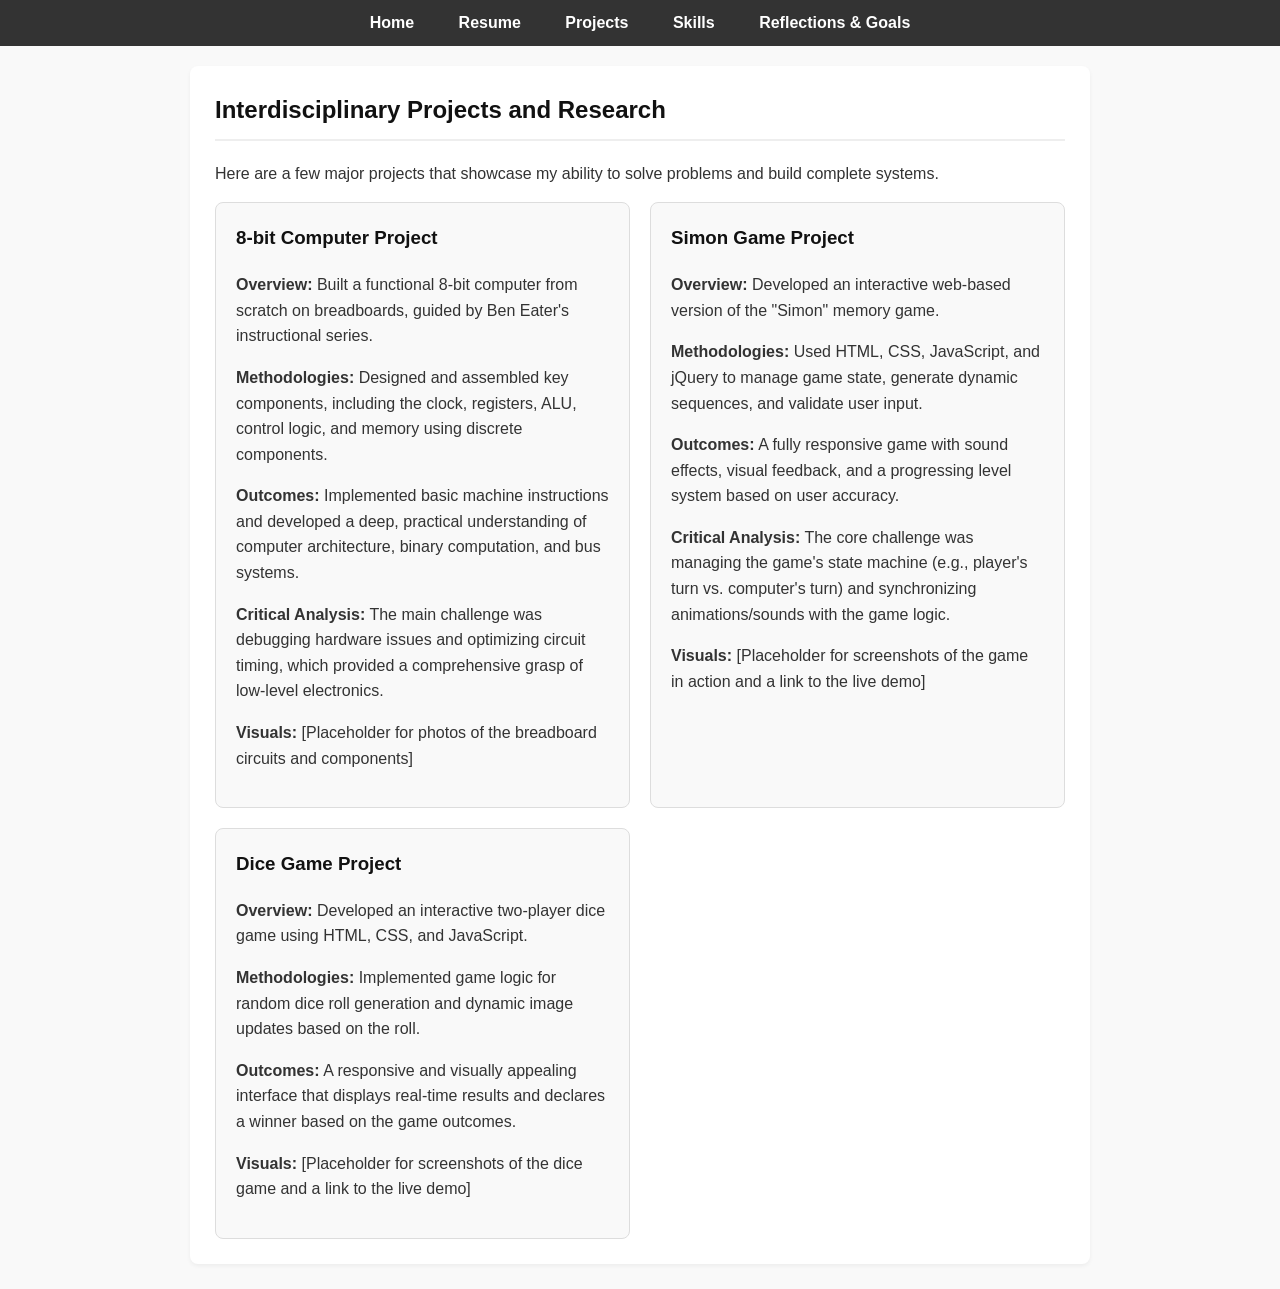
==== projects.html @ 7326b466 "added all the files" ====
<!DOCTYPE html>
<html lang="en">
<head>
    <meta charset="UTF-8">
    <meta name="viewport" content="width=device-width, initial-scale=1.0">
    <title>Projects - Param Patel</title>
    <link rel="stylesheet" href="style.css">
</head>
<body>
    
    <nav>
        <ul>
            <li><a href="index.html">Home</a></li>
            <li><a href="resume.html">Resume</a></li>
            <li><a href="projects.html">Projects</a></li>
            <li><a href="skills.html">Skills</a></li>
            <li><a href="reflections.html">Reflections & Goals</a></li>
        </ul>
    </nav>

    <div class="container">
        
        <section class="page-section">
            <h2>Interdisciplinary Projects and Research</h2>
            <p>Here are a few major projects that showcase my ability to solve problems and build complete systems.</p>

            <div class="card-container">

                <div class="card">
                    <h3>8-bit Computer Project</h3>
                    <p><strong>Overview:</strong> Built a functional 8-bit computer from scratch on breadboards, guided by Ben Eater's instructional series.</p>
                    <p><strong>Methodologies:</strong> Designed and assembled key components, including the clock, registers, ALU, control logic, and memory using discrete components.</p>
                    <p><strong>Outcomes:</strong> Implemented basic machine instructions and developed a deep, practical understanding of computer architecture, binary computation, and bus systems.</p>
                    <p><strong>Critical Analysis:</strong> The main challenge was debugging hardware issues and optimizing circuit timing, which provided a comprehensive grasp of low-level electronics.</p>
                    <p><strong>Visuals:</strong> [Placeholder for photos of the breadboard circuits and components]</p>
                </div>

                <div class="card">
                    <h3>Simon Game Project</h3>
                    <p><strong>Overview:</strong> Developed an interactive web-based version of the "Simon" memory game.</p>
                    <p><strong>Methodologies:</strong> Used HTML, CSS, JavaScript, and jQuery to manage game state, generate dynamic sequences, and validate user input.</p>
                    <p><strong>Outcomes:</strong> A fully responsive game with sound effects, visual feedback, and a progressing level system based on user accuracy.</p>
                    <p><strong>Critical Analysis:</strong> The core challenge was managing the game's state machine (e.g., player's turn vs. computer's turn) and synchronizing animations/sounds with the game logic.</p>
                    <p><strong>Visuals:</strong> [Placeholder for screenshots of the game in action and a link to the live demo]</p>
                </div>

                <div class="card">
                    <h3>Dice Game Project</h3>
                    <p><strong>Overview:</strong> Developed an interactive two-player dice game using HTML, CSS, and JavaScript.</p>
                    <p><strong>Methodologies:</strong> Implemented game logic for random dice roll generation and dynamic image updates based on the roll.</p>
                    <p><strong>Outcomes:</strong> A responsive and visually appealing interface that displays real-time results and declares a winner based on the game outcomes.</p>
                    <p><strong>Visuals:</strong> [Placeholder for screenshots of the dice game and a link to the live demo]</p>
                </div>

            </div>
        </section>

    </div>

</body>
</html>
---- style.css ----
/* --- Global Styles --- */
body {
    font-family: -apple-system, BlinkMacSystemFont, "Segoe UI", Roboto, "Helvetica Neue", Arial, sans-serif;
    line-height: 1.6;
    background-color: #f9f9f9;
    color: #333;
    margin: 0;
    padding: 0;
}

.container {
    max-width: 900px;
    margin: 20px auto;
    padding: 0 20px;
}

h1, h2, h3, h4 {
    color: #111;
}

a {
    color: #007bff;
    text-decoration: none;
}

a:hover {
    text-decoration: underline;
}

/* --- Navigation Bar --- */
nav {
    background-color: #333;
    padding: 10px 0;
}

nav ul {
    list-style: none;
    padding: 0;
    margin: 0;
    text-align: center;
}

nav ul li {
    display: inline-block;
    margin: 0 15px;
}

nav ul li a {
    color: white;
    font-weight: bold;
    font-size: 16px;
    padding: 10px 5px;
}

nav ul li a:hover {
    color: #007bff;
    text-decoration: none;
}

/* --- Header (For Cover Page) --- */
.cover-header {
    text-align: center;
    padding: 50px 20px;
    background-color: #ffffff;
    border-radius: 8px;
    margin-top: 30px;
}

.cover-header img.profile-photo {
    width: 150px;
    height: 150px;
    border-radius: 50%;
    object-fit: cover;
    border: 5px solid #ddd;
    margin-bottom: 20px;
}

.cover-header .tagline {
    font-size: 1.2em;
    font-style: italic;
    color: #555;
    margin-top: 15px;
}

/* --- Generic Page Section --- */
.page-section {
    background-color: #ffffff;
    padding: 25px;
    margin-bottom: 25px;
    border-radius: 8px;
    box-shadow: 0 2px 4px rgba(0,0,0,0.05);
}

.page-section h2 {
    border-bottom: 2px solid #eee;
    padding-bottom: 10px;
    margin-top: 0;
}

/* --- Project & Skill Cards --- */
.card-container {
    display: grid;
    grid-template-columns: 1fr; /* Default to 1 column */
    gap: 20px;
}

/* On screens wider than 768px, switch to 2 columns */
@media (min-width: 768px) {
    .card-container {
        grid-template-columns: 1fr 1fr;
    }
}


.card {
    background-color: #f9f9f9;
    border: 1px solid #ddd;
    padding: 20px;
    border-radius: 8px;
}

.card h3 {
    margin-top: 0;
}

/* --- Resume Section --- */
.resume-section ul {
    padding-left: 20px;
}
.resume-section li {
    margin-bottom: 8px;
}

/* --- Testimonial --- */
blockquote {
    border-left: 5px solid #007bff;
    padding-left: 15px;
    font-style: italic;
    color: #555;
}

/* --- Code Snippet Styles --- */
.code-snippet {
    margin-top: 1.5rem;
}

.code-snippet h5 {
    font-size: 1rem;
    font-weight: 600;
    color: #007bff; /* Changed to main accent color */
    margin-bottom: 0.5rem;
}

pre {
    background-color: #f4f4f4; /* Lighter background */
    border: 1px solid #ddd;
    border-radius: 8px;
    padding: 1rem;
    overflow-x: auto; /* Allows horizontal scrolling if needed */
    font-family: 'Courier New', Courier, monospace;
    font-size: 0.85rem;
    white-space: pre-wrap; /* Wraps code to new line */
    word-wrap: break-word; /* Breaks long words */
}

code {
    font-family: 'Courier New', Courier, monospace;
    color: #333; /* Dark text for light background */
}

/* --- Visually Hidden Class (for Accessibility) --- */
.visually-hidden {
    position: absolute;
    width: 1px;
    height: 1px;
    margin: -1px;
    padding: 0;
    overflow: hidden;
    clip: rect(0, 0, 0, 0);
    border: 0;
}

/* --- Socials Section (Updated for simple, inline style) --- */
.socials-container {
    display: flex;
    flex-wrap: wrap; 
    gap: 2rem; /* More space */
    justify-content: center; 
    margin-top: 1.5rem;
}

.social-link {
    display: inline-block;
    color: #333; /* Default icon color (matches text) */
    text-decoration: none;
    transition: all 0.2s ease-in-out;
}

.social-link svg {
    width: 32px;  /* A good, clean size */
    height: 32px;
    fill: currentColor; /* Inherits the 'color' from the <a> tag */
}

.social-link:hover {
    color: #007bff; /* Accent color on hover */
    transform: translateY(-3px);
    text-decoration: none;
}
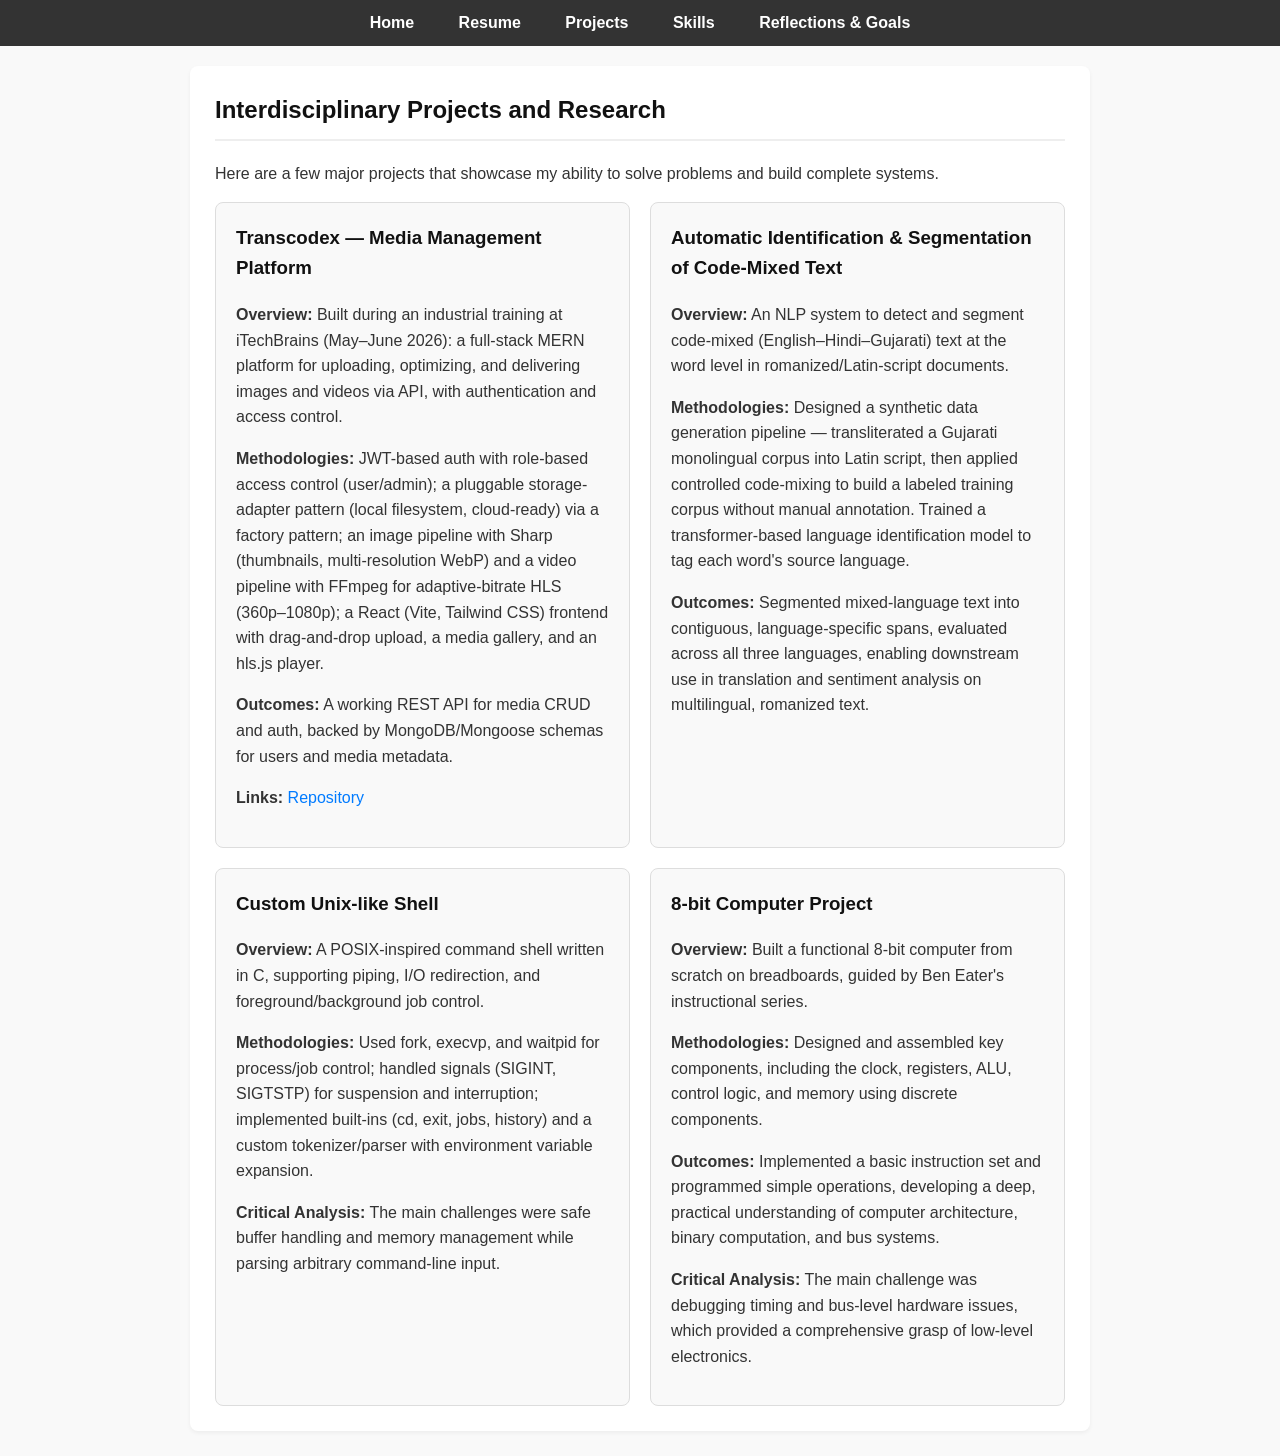
==== commit 38d00583: "Revise project details and add new entries Updated project descriptions and added new projects to sh" ====
--- a/projects.html
+++ b/projects.html
@@ -27,29 +27,33 @@
             <div class="card-container">
 
                 <div class="card">
+                    <h3>Transcodex — Media Management Platform</h3>
+                    <p><strong>Overview:</strong> Built during an industrial training at iTechBrains (May–June 2026): a full-stack MERN platform for uploading, optimizing, and delivering images and videos via API, with authentication and access control.</p>
+                    <p><strong>Methodologies:</strong> JWT-based auth with role-based access control (user/admin); a pluggable storage-adapter pattern (local filesystem, cloud-ready) via a factory pattern; an image pipeline with Sharp (thumbnails, multi-resolution WebP) and a video pipeline with FFmpeg for adaptive-bitrate HLS (360p–1080p); a React (Vite, Tailwind CSS) frontend with drag-and-drop upload, a media gallery, and an hls.js player.</p>
+                    <p><strong>Outcomes:</strong> A working REST API for media CRUD and auth, backed by MongoDB/Mongoose schemas for users and media metadata.</p>
+                    <p><strong>Links:</strong> <a href="https://github.com/PVP1414/Transcodex" target="_blank">Repository</a></p>
+                </div>
+
+                <div class="card">
+                    <h3>Automatic Identification & Segmentation of Code-Mixed Text</h3>
+                    <p><strong>Overview:</strong> An NLP system to detect and segment code-mixed (English–Hindi–Gujarati) text at the word level in romanized/Latin-script documents.</p>
+                    <p><strong>Methodologies:</strong> Designed a synthetic data generation pipeline — transliterated a Gujarati monolingual corpus into Latin script, then applied controlled code-mixing to build a labeled training corpus without manual annotation. Trained a transformer-based language identification model to tag each word's source language.</p>
+                    <p><strong>Outcomes:</strong> Segmented mixed-language text into contiguous, language-specific spans, evaluated across all three languages, enabling downstream use in translation and sentiment analysis on multilingual, romanized text.</p>
+                </div>
+
+                <div class="card">
+                    <h3>Custom Unix-like Shell</h3>
+                    <p><strong>Overview:</strong> A POSIX-inspired command shell written in C, supporting piping, I/O redirection, and foreground/background job control.</p>
+                    <p><strong>Methodologies:</strong> Used fork, execvp, and waitpid for process/job control; handled signals (SIGINT, SIGTSTP) for suspension and interruption; implemented built-ins (cd, exit, jobs, history) and a custom tokenizer/parser with environment variable expansion.</p>
+                    <p><strong>Critical Analysis:</strong> The main challenges were safe buffer handling and memory management while parsing arbitrary command-line input.</p>
+                </div>
+
+                <div class="card">
                     <h3>8-bit Computer Project</h3>
                     <p><strong>Overview:</strong> Built a functional 8-bit computer from scratch on breadboards, guided by Ben Eater's instructional series.</p>
                     <p><strong>Methodologies:</strong> Designed and assembled key components, including the clock, registers, ALU, control logic, and memory using discrete components.</p>
-                    <p><strong>Outcomes:</strong> Implemented basic machine instructions and developed a deep, practical understanding of computer architecture, binary computation, and bus systems.</p>
-                    <p><strong>Critical Analysis:</strong> The main challenge was debugging hardware issues and optimizing circuit timing, which provided a comprehensive grasp of low-level electronics.</p>
-                    <p><strong>Visuals:</strong> [Placeholder for photos of the breadboard circuits and components]</p>
-                </div>
-
-                <div class="card">
-                    <h3>Simon Game Project</h3>
-                    <p><strong>Overview:</strong> Developed an interactive web-based version of the "Simon" memory game.</p>
-                    <p><strong>Methodologies:</strong> Used HTML, CSS, JavaScript, and jQuery to manage game state, generate dynamic sequences, and validate user input.</p>
-                    <p><strong>Outcomes:</strong> A fully responsive game with sound effects, visual feedback, and a progressing level system based on user accuracy.</p>
-                    <p><strong>Critical Analysis:</strong> The core challenge was managing the game's state machine (e.g., player's turn vs. computer's turn) and synchronizing animations/sounds with the game logic.</p>
-                    <p><strong>Visuals:</strong> [Placeholder for screenshots of the game in action and a link to the live demo]</p>
-                </div>
-
-                <div class="card">
-                    <h3>Dice Game Project</h3>
-                    <p><strong>Overview:</strong> Developed an interactive two-player dice game using HTML, CSS, and JavaScript.</p>
-                    <p><strong>Methodologies:</strong> Implemented game logic for random dice roll generation and dynamic image updates based on the roll.</p>
-                    <p><strong>Outcomes:</strong> A responsive and visually appealing interface that displays real-time results and declares a winner based on the game outcomes.</p>
-                    <p><strong>Visuals:</strong> [Placeholder for screenshots of the dice game and a link to the live demo]</p>
+                    <p><strong>Outcomes:</strong> Implemented a basic instruction set and programmed simple operations, developing a deep, practical understanding of computer architecture, binary computation, and bus systems.</p>
+                    <p><strong>Critical Analysis:</strong> The main challenge was debugging timing and bus-level hardware issues, which provided a comprehensive grasp of low-level electronics.</p>
                 </div>
 
             </div>
@@ -58,4 +62,4 @@
     </div>
 
 </body>
-</html>+</html>
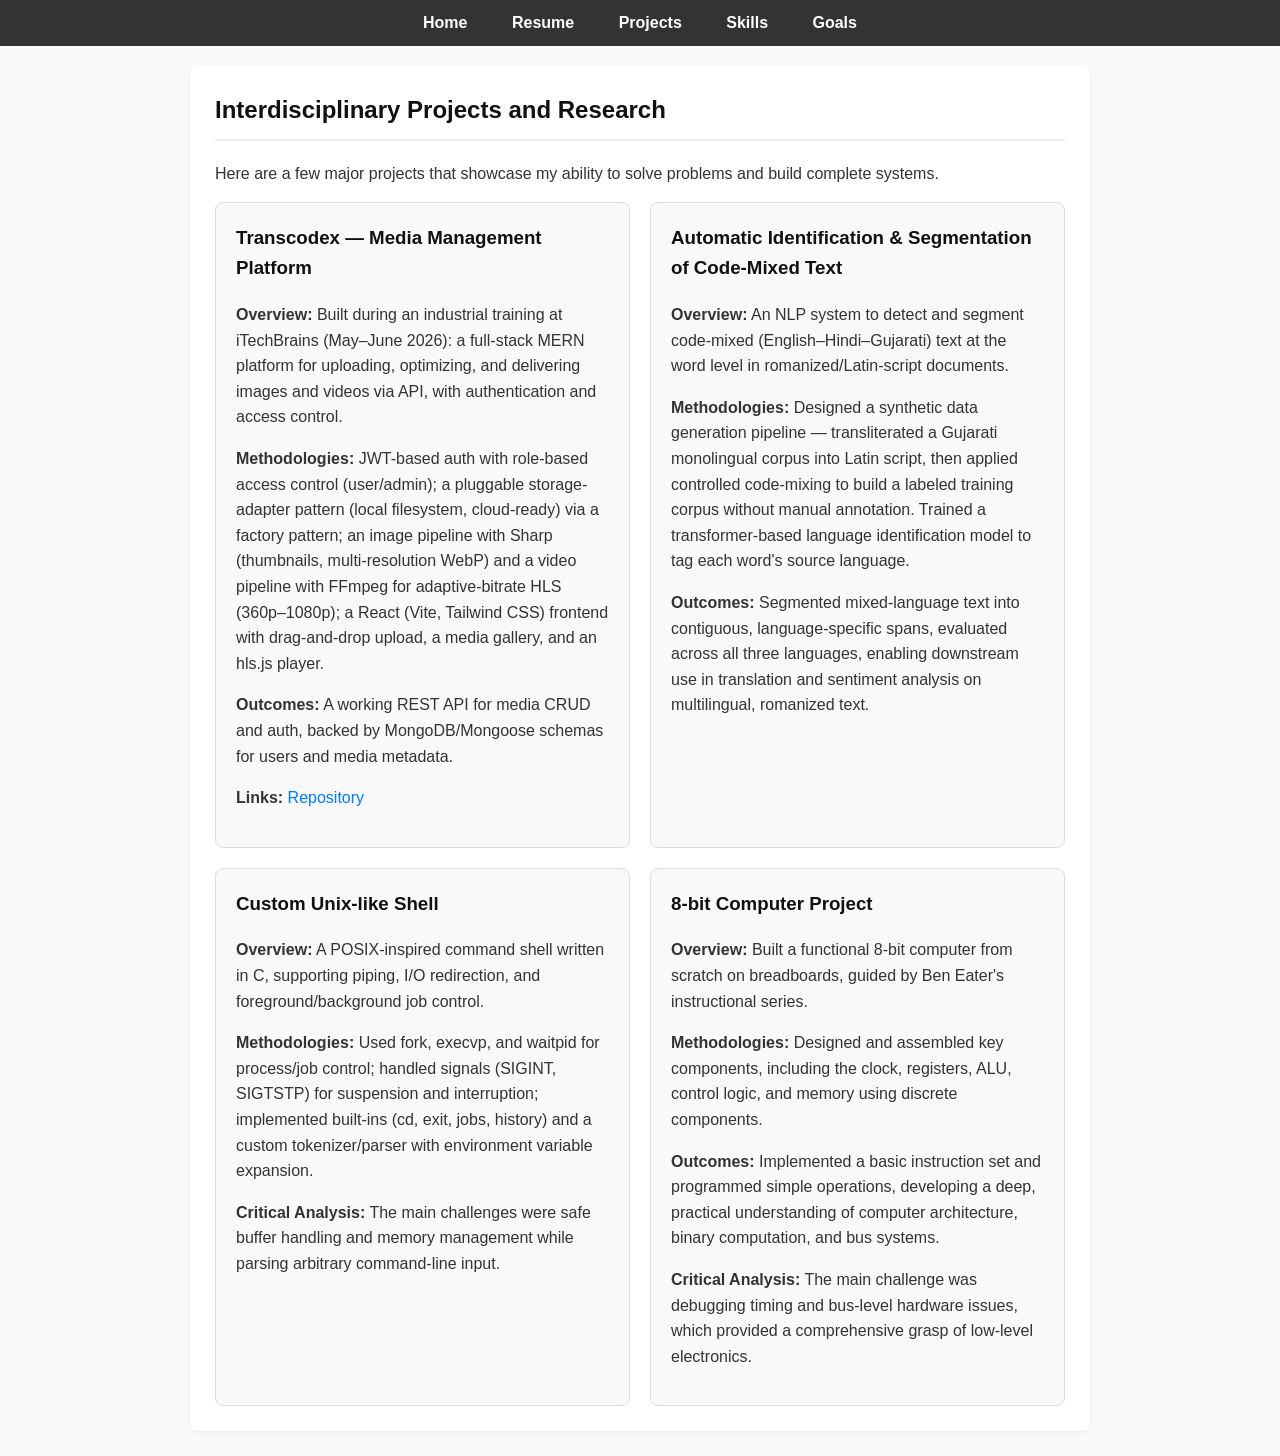
==== commit e513030e: "Refactor projects.html for improved structure" ====
--- a/projects.html
+++ b/projects.html
@@ -14,7 +14,7 @@
             <li><a href="resume.html">Resume</a></li>
             <li><a href="projects.html">Projects</a></li>
             <li><a href="skills.html">Skills</a></li>
-            <li><a href="reflections.html">Reflections & Goals</a></li>
+            <li><a href="reflections.html">Goals</a></li>
         </ul>
     </nav>
 
@@ -26,7 +26,7 @@
 
             <div class="card-container">
 
-                <div class="card">
+                <div class="card" id="transcodex">
                     <h3>Transcodex — Media Management Platform</h3>
                     <p><strong>Overview:</strong> Built during an industrial training at iTechBrains (May–June 2026): a full-stack MERN platform for uploading, optimizing, and delivering images and videos via API, with authentication and access control.</p>
                     <p><strong>Methodologies:</strong> JWT-based auth with role-based access control (user/admin); a pluggable storage-adapter pattern (local filesystem, cloud-ready) via a factory pattern; an image pipeline with Sharp (thumbnails, multi-resolution WebP) and a video pipeline with FFmpeg for adaptive-bitrate HLS (360p–1080p); a React (Vite, Tailwind CSS) frontend with drag-and-drop upload, a media gallery, and an hls.js player.</p>
@@ -34,21 +34,21 @@
                     <p><strong>Links:</strong> <a href="https://github.com/PVP1414/Transcodex" target="_blank">Repository</a></p>
                 </div>
 
-                <div class="card">
+                <div class="card" id="code-mixed-nlp">
                     <h3>Automatic Identification & Segmentation of Code-Mixed Text</h3>
                     <p><strong>Overview:</strong> An NLP system to detect and segment code-mixed (English–Hindi–Gujarati) text at the word level in romanized/Latin-script documents.</p>
                     <p><strong>Methodologies:</strong> Designed a synthetic data generation pipeline — transliterated a Gujarati monolingual corpus into Latin script, then applied controlled code-mixing to build a labeled training corpus without manual annotation. Trained a transformer-based language identification model to tag each word's source language.</p>
                     <p><strong>Outcomes:</strong> Segmented mixed-language text into contiguous, language-specific spans, evaluated across all three languages, enabling downstream use in translation and sentiment analysis on multilingual, romanized text.</p>
                 </div>
 
-                <div class="card">
+                <div class="card" id="custom-shell">
                     <h3>Custom Unix-like Shell</h3>
                     <p><strong>Overview:</strong> A POSIX-inspired command shell written in C, supporting piping, I/O redirection, and foreground/background job control.</p>
                     <p><strong>Methodologies:</strong> Used fork, execvp, and waitpid for process/job control; handled signals (SIGINT, SIGTSTP) for suspension and interruption; implemented built-ins (cd, exit, jobs, history) and a custom tokenizer/parser with environment variable expansion.</p>
                     <p><strong>Critical Analysis:</strong> The main challenges were safe buffer handling and memory management while parsing arbitrary command-line input.</p>
                 </div>
 
-                <div class="card">
+                <div class="card" id="eight-bit-computer">
                     <h3>8-bit Computer Project</h3>
                     <p><strong>Overview:</strong> Built a functional 8-bit computer from scratch on breadboards, guided by Ben Eater's instructional series.</p>
                     <p><strong>Methodologies:</strong> Designed and assembled key components, including the clock, registers, ALU, control logic, and memory using discrete components.</p>
--- a/style.css
+++ b/style.css
@@ -206,4 +206,4 @@
     color: #007bff; /* Accent color on hover */
     transform: translateY(-3px);
     text-decoration: none;
-}+}
